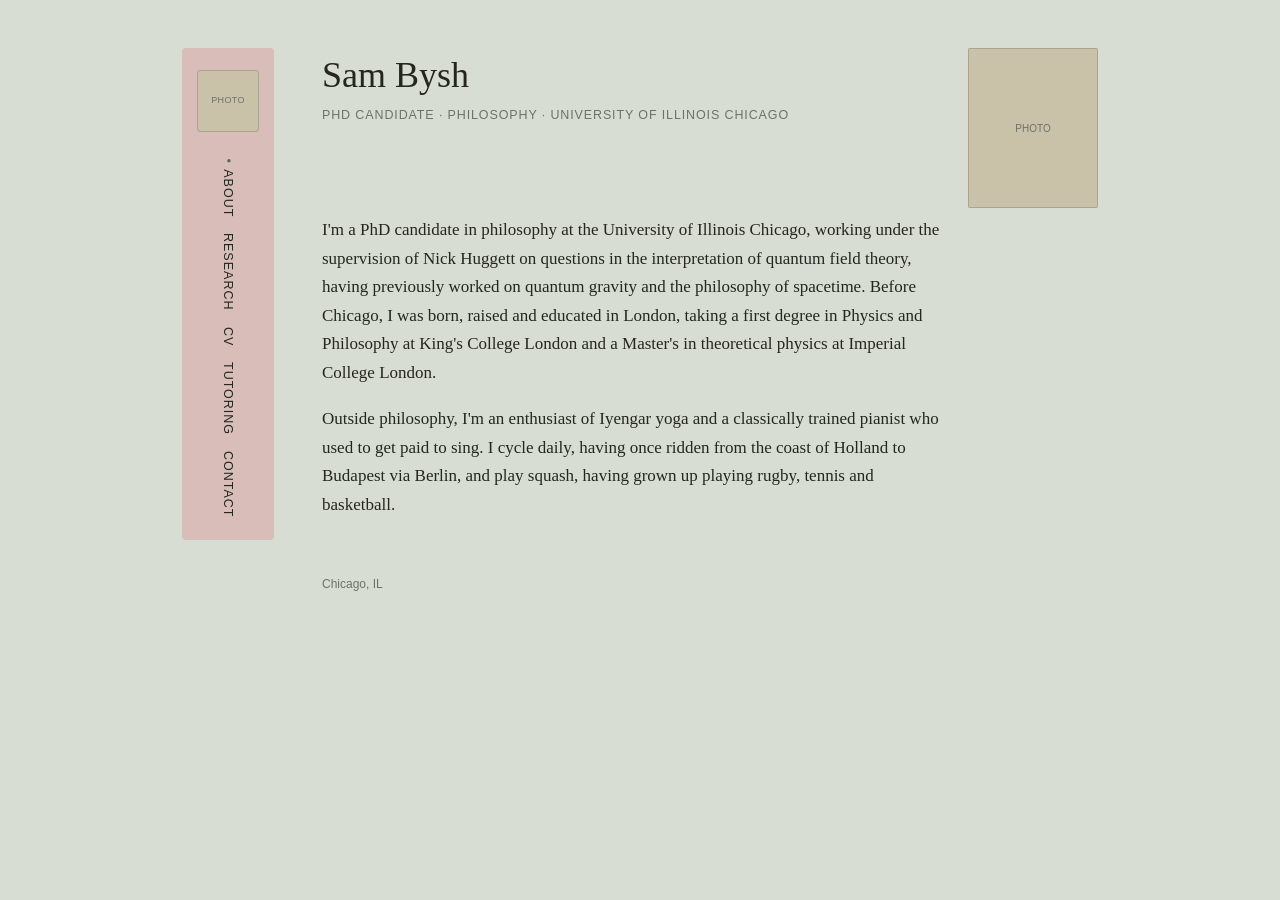
==== index.html @ 64724ae1 "Initial site" ====
<!DOCTYPE html>
<html lang="en">
<head>
<meta charset="UTF-8">
<meta name="viewport" content="width=device-width, initial-scale=1">
<title>Sam Bysh</title>
<meta name="description" content="Sam Bysh, PhD candidate in philosophy of physics at the University of Illinois Chicago.">
<link rel="stylesheet" href="style.css">
</head>
<body>
<div class="page">

  <div class="sidebar">
    <div class="photo"><img src="assets/photo-small.jpg" alt="Sam Bysh" onerror="this.parentNode.textContent='photo'"></div>
    <nav>
      <a href="index.html" class="current">About</a>
      <a href="research.html">Research</a>
      <a href="cv.html">CV</a>
      <a href="tutoring.html">Tutoring</a>
      <a href="contact.html">Contact</a>
    </nav>
  </div>

  <div class="content">
    <div class="top-row">
      <div>
        <h1>Sam Bysh</h1>
        <div class="eyebrow">PhD Candidate &middot; Philosophy &middot; University of Illinois Chicago</div>
      </div>
      <div class="bio-photo"><img src="assets/photo-large.jpg" alt="Sam Bysh" onerror="this.parentNode.textContent='photo'"></div>
    </div>

    <p>
      I'm a PhD candidate in philosophy at the University of Illinois Chicago, working under the
      supervision of Nick Huggett on questions in the interpretation of quantum field theory,
      having previously worked on quantum gravity and the philosophy of spacetime. Before Chicago,
      I was born, raised and educated in London, taking a first degree in Physics and Philosophy at
      King's College London and a Master's in theoretical physics at Imperial College London.
    </p>

    <p>
      Outside philosophy, I'm an enthusiast of Iyengar yoga and a classically trained pianist who
      used to get paid to sing. I cycle daily, having once ridden from the coast of Holland to
      Budapest via Berlin, and play squash, having grown up playing rugby, tennis and basketball.
    </p>

    <footer class="sitefoot">Chicago, IL</footer>
  </div>

</div>
</body>
</html>
---- style.css ----
/* -------------------------------------------------------------
   Sam Bysh — personal site
   Palette: sage-grey ground, dusky pink sidebar, sage accent
   Nav/labels: Helvetica; body/headings: Baskerville
   ------------------------------------------------------------- */

:root {
  --bg: #d8ddd4;
  --sidebar-bg: #d9bdb9;
  --accent: #5b6b4f;
  --text: #24261f;
  --sub: #6d7268;
  --photo-bg: #c9c2a8;
  --rule: #b9c0af;
}

* { box-sizing: border-box; }

html, body {
  margin: 0;
  padding: 0;
  background: var(--bg);
  color: var(--text);
}

body {
  font-family: 'Helvetica Neue', Helvetica, Arial, sans-serif;
  line-height: 1.5;
}

a {
  color: var(--accent);
}

a:hover {
  color: var(--text);
}

.serif {
  font-family: Baskerville, 'Times New Roman', Georgia, serif;
}

.page {
  display: flex;
  align-items: flex-start;
  gap: 48px;
  max-width: 980px;
  margin: 0 auto;
  padding: 48px 32px 80px;
}

/* ---------------- sidebar ---------------- */

.sidebar {
  flex: 0 0 92px;
  display: flex;
  flex-direction: column;
  align-items: center;
  gap: 24px;
  background: var(--sidebar-bg);
  border-radius: 4px;
  padding: 22px 8px;
  position: sticky;
  top: 32px;
}

.sidebar .photo {
  width: 62px;
  height: 62px;
  border-radius: 4px;
  background: var(--photo-bg);
  border: 1px solid rgba(0, 0, 0, 0.15);
  overflow: hidden;
  display: flex;
  align-items: center;
  justify-content: center;
  color: var(--sub);
  font-size: 9px;
  text-transform: uppercase;
  letter-spacing: 0.04em;
  text-align: center;
}

.sidebar .photo img {
  width: 100%;
  height: 100%;
  object-fit: cover;
  display: block;
}

.sidebar nav {
  display: flex;
  flex-direction: column;
  gap: 16px;
}

.sidebar nav a {
  writing-mode: vertical-rl;
  text-decoration: none;
  color: var(--text);
  font-size: 12.5px;
  letter-spacing: 0.08em;
  text-transform: uppercase;
}

.sidebar nav a:hover {
  color: var(--accent);
}

.sidebar nav a.current {
  color: var(--text);
}

.sidebar nav a.current::before {
  content: '\25CF\A0';
  color: var(--accent);
  font-size: 8px;
  white-space: pre;
}

/* ---------------- content ---------------- */

.content {
  flex: 1;
  min-width: 0;
}

.content h1 {
  font-family: Baskerville, 'Times New Roman', Georgia, serif;
  font-weight: normal;
  font-size: 36px;
  margin: 0 0 4px;
}

.eyebrow {
  font-size: 12.5px;
  text-transform: uppercase;
  letter-spacing: 0.07em;
  color: var(--sub);
  margin-bottom: 28px;
}

.content p {
  font-family: Baskerville, 'Times New Roman', Georgia, serif;
  font-size: 17px;
  line-height: 1.68;
  max-width: 620px;
  margin: 0 0 18px;
}

.top-row {
  display: flex;
  justify-content: space-between;
  align-items: flex-start;
  gap: 24px;
  margin-bottom: 8px;
}

.bio-photo {
  flex-shrink: 0;
  width: 130px;
  height: 160px;
  border-radius: 2px;
  background: var(--photo-bg);
  border: 1px solid rgba(0, 0, 0, 0.15);
  overflow: hidden;
  display: flex;
  align-items: center;
  justify-content: center;
  color: var(--sub);
  font-size: 10px;
  text-transform: uppercase;
}

.bio-photo img {
  width: 100%;
  height: 100%;
  object-fit: cover;
  display: block;
}

/* ---------------- CV / section blocks ---------------- */

h2.section-title {
  font-family: 'Helvetica Neue', Helvetica, Arial, sans-serif;
  font-size: 13px;
  text-transform: uppercase;
  letter-spacing: 0.1em;
  color: var(--sub);
  border-bottom: 1px solid var(--rule);
  padding-bottom: 6px;
  margin: 40px 0 18px;
}

h2.section-title:first-of-type {
  margin-top: 0;
}

.entry {
  display: flex;
  gap: 18px;
  margin-bottom: 14px;
  max-width: 680px;
}

.entry .when {
  flex: 0 0 60px;
  font-size: 13px;
  color: var(--sub);
  padding-top: 3px;
}

.entry .what {
  font-family: Baskerville, 'Times New Roman', Georgia, serif;
  font-size: 16px;
  line-height: 1.5;
}

.entry .what .detail {
  display: block;
  font-family: 'Helvetica Neue', Helvetica, Arial, sans-serif;
  font-size: 12.5px;
  color: var(--sub);
  margin-top: 2px;
}

details.also {
  margin-top: 44px;
  max-width: 640px;
  border-top: 1px solid var(--rule);
  padding-top: 16px;
}

details.also summary {
  cursor: pointer;
  font-size: 13px;
  text-transform: uppercase;
  letter-spacing: 0.08em;
  color: var(--sub);
}

details.also p {
  margin-top: 16px;
  font-size: 15.5px;
}

.pdf-link {
  display: inline-block;
  margin-bottom: 8px;
  font-size: 13px;
  text-transform: uppercase;
  letter-spacing: 0.06em;
}

/* ---------------- tutoring: module lists ---------------- */

.module-groups {
  max-width: 680px;
  margin: 8px 0 32px;
}

.module-group {
  margin-bottom: 16px;
  font-size: 15.5px;
  line-height: 1.55;
}

.module-group .inst {
  font-family: 'Helvetica Neue', Helvetica, Arial, sans-serif;
  font-weight: bold;
  font-size: 13px;
  text-transform: uppercase;
  letter-spacing: 0.05em;
  color: var(--text);
}

.module-group .mods {
  font-family: Baskerville, 'Times New Roman', Georgia, serif;
  color: var(--sub);
}

details.modules-full {
  max-width: 780px;
  margin: 8px 0 32px;
  border-top: 1px solid var(--rule);
  padding-top: 14px;
}

details.modules-full summary {
  cursor: pointer;
  font-size: 13px;
  text-transform: uppercase;
  letter-spacing: 0.06em;
  color: var(--sub);
}

table.module-table {
  border-collapse: collapse;
  width: 100%;
  margin-top: 16px;
  font-size: 14px;
}

table.module-table caption {
  text-align: left;
  font-family: 'Helvetica Neue', Helvetica, Arial, sans-serif;
  font-size: 13px;
  text-transform: uppercase;
  letter-spacing: 0.05em;
  color: var(--text);
  margin: 18px 0 6px;
}

table.module-table th,
table.module-table td {
  text-align: left;
  padding: 5px 14px 5px 0;
  border-bottom: 1px solid var(--rule);
  vertical-align: top;
}

table.module-table th {
  font-family: 'Helvetica Neue', Helvetica, Arial, sans-serif;
  font-weight: normal;
  color: var(--sub);
  text-transform: uppercase;
  font-size: 11px;
  letter-spacing: 0.05em;
}

@media (max-width: 640px) {
  table.module-table {
    font-size: 13px;
  }
  table.module-table th,
  table.module-table td {
    padding: 5px 8px 5px 0;
  }
}

/* ---------------- misc content elements ---------------- */

ul.plain {
  font-family: Baskerville, 'Times New Roman', Georgia, serif;
  font-size: 16px;
  line-height: 1.65;
  max-width: 620px;
  padding-left: 20px;
}

.contact-block {
  font-size: 17px;
  margin-bottom: 32px;
}

form.contact-form {
  max-width: 480px;
  display: flex;
  flex-direction: column;
  gap: 14px;
}

form.contact-form label {
  font-size: 12.5px;
  text-transform: uppercase;
  letter-spacing: 0.06em;
  color: var(--sub);
  display: flex;
  flex-direction: column;
  gap: 6px;
}

form.contact-form input,
form.contact-form textarea {
  font-family: Baskerville, 'Times New Roman', Georgia, serif;
  font-size: 15px;
  padding: 8px 10px;
  border: 1px solid var(--rule);
  border-radius: 2px;
  background: #fff;
  color: var(--text);
}

form.contact-form button {
  align-self: flex-start;
  font-family: 'Helvetica Neue', Helvetica, Arial, sans-serif;
  font-size: 13px;
  text-transform: uppercase;
  letter-spacing: 0.06em;
  background: var(--accent);
  color: #fdfdfa;
  border: none;
  padding: 10px 22px;
  border-radius: 2px;
  cursor: pointer;
}

form.contact-form button:hover {
  opacity: 0.9;
}

.hidden-field {
  position: absolute;
  left: -9999px;
  top: -9999px;
}

footer.sitefoot {
  margin-top: 56px;
  font-size: 12px;
  color: var(--sub);
}

/* ---------------- mobile ---------------- */

@media (max-width: 640px) {
  .page {
    flex-direction: column;
    gap: 24px;
    padding: 28px 20px 60px;
  }

  .sidebar {
    flex-direction: row;
    width: 100%;
    position: static;
    gap: 18px;
  }

  .sidebar .photo {
    width: 46px;
    height: 46px;
    flex-shrink: 0;
  }

  .sidebar nav {
    flex-direction: row;
    flex-wrap: wrap;
    gap: 14px;
  }

  .sidebar nav a {
    writing-mode: horizontal-tb;
  }

  .top-row {
    flex-direction: column-reverse;
  }

  .bio-photo {
    width: 100%;
    height: 200px;
  }

  .content h1 {
    font-size: 30px;
  }

  .entry {
    flex-direction: column;
    gap: 2px;
  }

  .entry .when {
    padding-top: 0;
  }
}
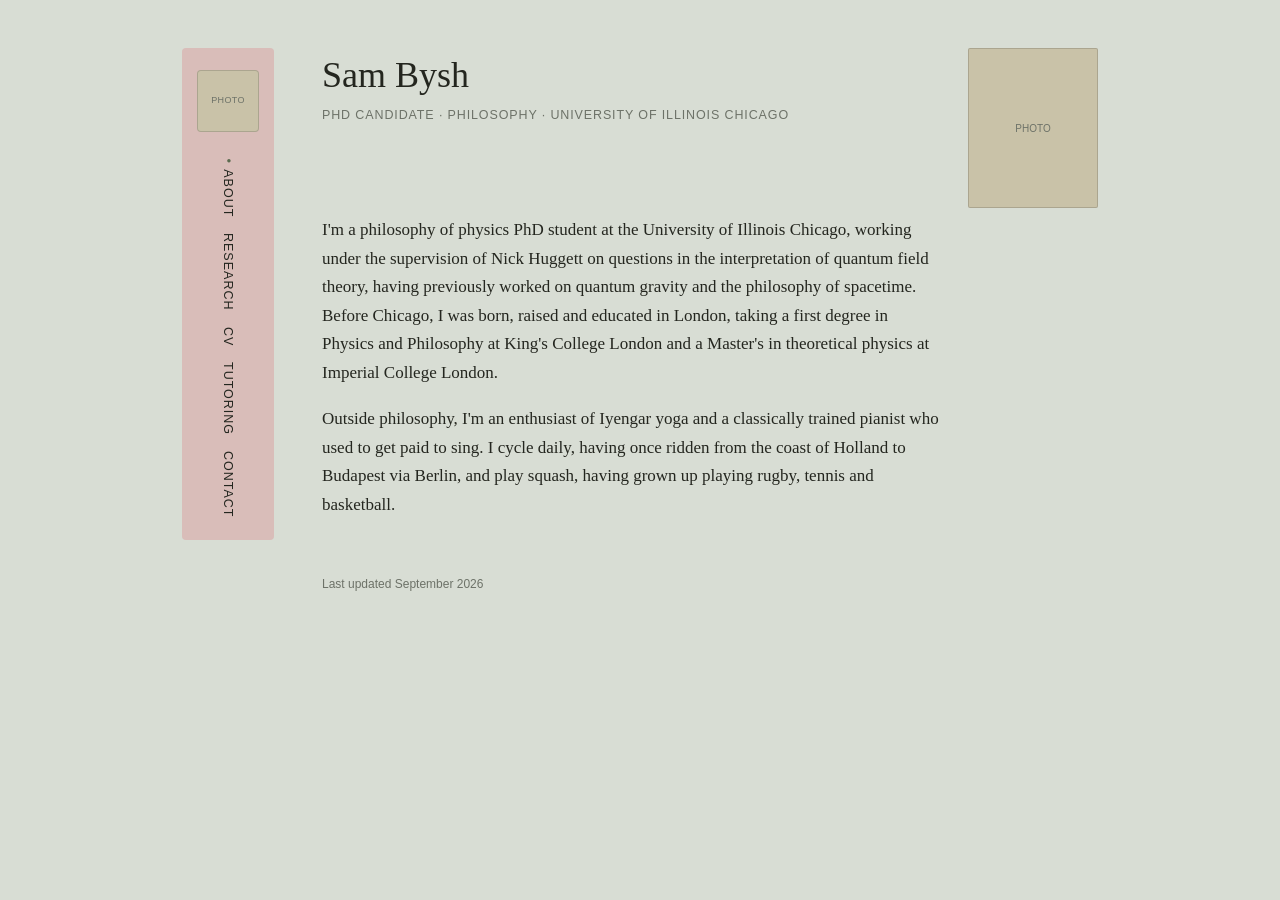
==== commit c512e5f3: "response to form added" ====
--- a/index.html
+++ b/index.html
@@ -5,6 +5,7 @@
 <meta name="viewport" content="width=device-width, initial-scale=1">
 <title>Sam Bysh</title>
 <meta name="description" content="Sam Bysh, PhD candidate in philosophy of physics at the University of Illinois Chicago.">
+<link rel="canonical" href="https://sambysh.co.uk/">
 <link rel="stylesheet" href="style.css">
 </head>
 <body>
@@ -31,7 +32,7 @@
     </div>
 
     <p>
-      I'm a PhD candidate in philosophy at the University of Illinois Chicago, working under the
+      I'm a philosophy of physics PhD student at the University of Illinois Chicago, working under the
       supervision of Nick Huggett on questions in the interpretation of quantum field theory,
       having previously worked on quantum gravity and the philosophy of spacetime. Before Chicago,
       I was born, raised and educated in London, taking a first degree in Physics and Philosophy at
@@ -44,7 +45,7 @@
       Budapest via Berlin, and play squash, having grown up playing rugby, tennis and basketball.
     </p>
 
-    <footer class="sitefoot">Chicago, IL</footer>
+    <footer class="sitefoot">Last updated September 2026</footer>
   </div>
 
 </div>
--- a/style.css
+++ b/style.css
@@ -405,6 +405,20 @@
   top: -9999px;
 }
 
+#form-status {
+  font-size: 14px;
+  min-height: 1.2em;
+  margin: 4px 0 0;
+}
+
+#form-status.form-status-ok {
+  color: var(--accent);
+}
+
+#form-status.form-status-error {
+  color: #a8542f;
+}
+
 footer.sitefoot {
   margin-top: 56px;
   font-size: 12px;
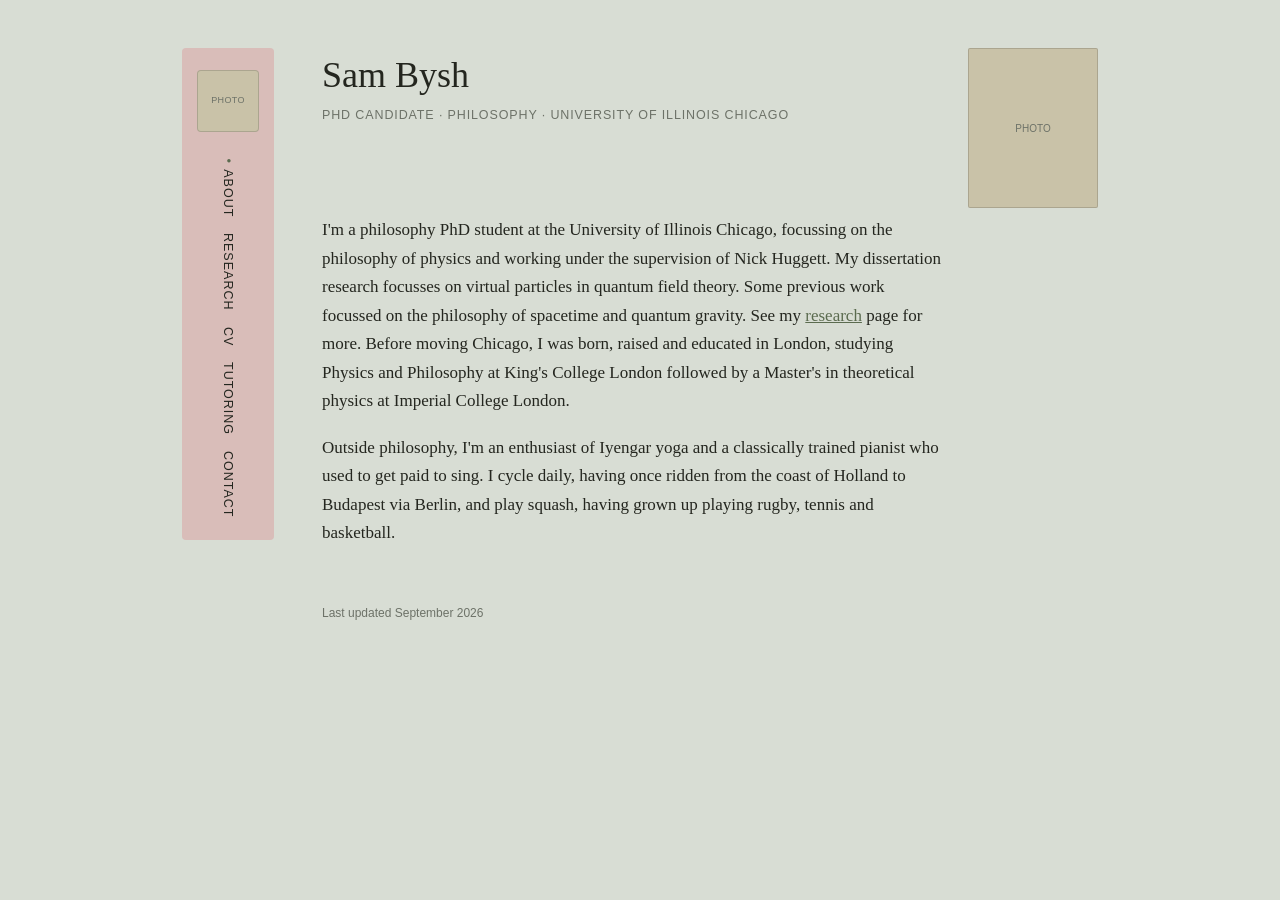
==== commit 0cd77c16: "Contact form fix" ====
--- a/index.html
+++ b/index.html
@@ -32,11 +32,9 @@
     </div>
 
     <p>
-      I'm a philosophy of physics PhD student at the University of Illinois Chicago, working under the
-      supervision of Nick Huggett on questions in the interpretation of quantum field theory,
-      having previously worked on quantum gravity and the philosophy of spacetime. Before Chicago,
-      I was born, raised and educated in London, taking a first degree in Physics and Philosophy at
-      King's College London and a Master's in theoretical physics at Imperial College London.
+      I'm a philosophy PhD student at the University of Illinois Chicago, focussing on the philosophy of physics and working under the supervision of Nick Huggett. My dissertation research focusses on virtual particles in quantum field theory. Some previous work focussed on the philosophy of spacetime and quantum gravity. See my <a href="research.html">research</a> page for more. 
+      
+      Before moving Chicago, I was born, raised and educated in London, studying Physics and Philosophy at King's College London followed by a Master's in theoretical physics at Imperial College London.
     </p>
 
     <p>
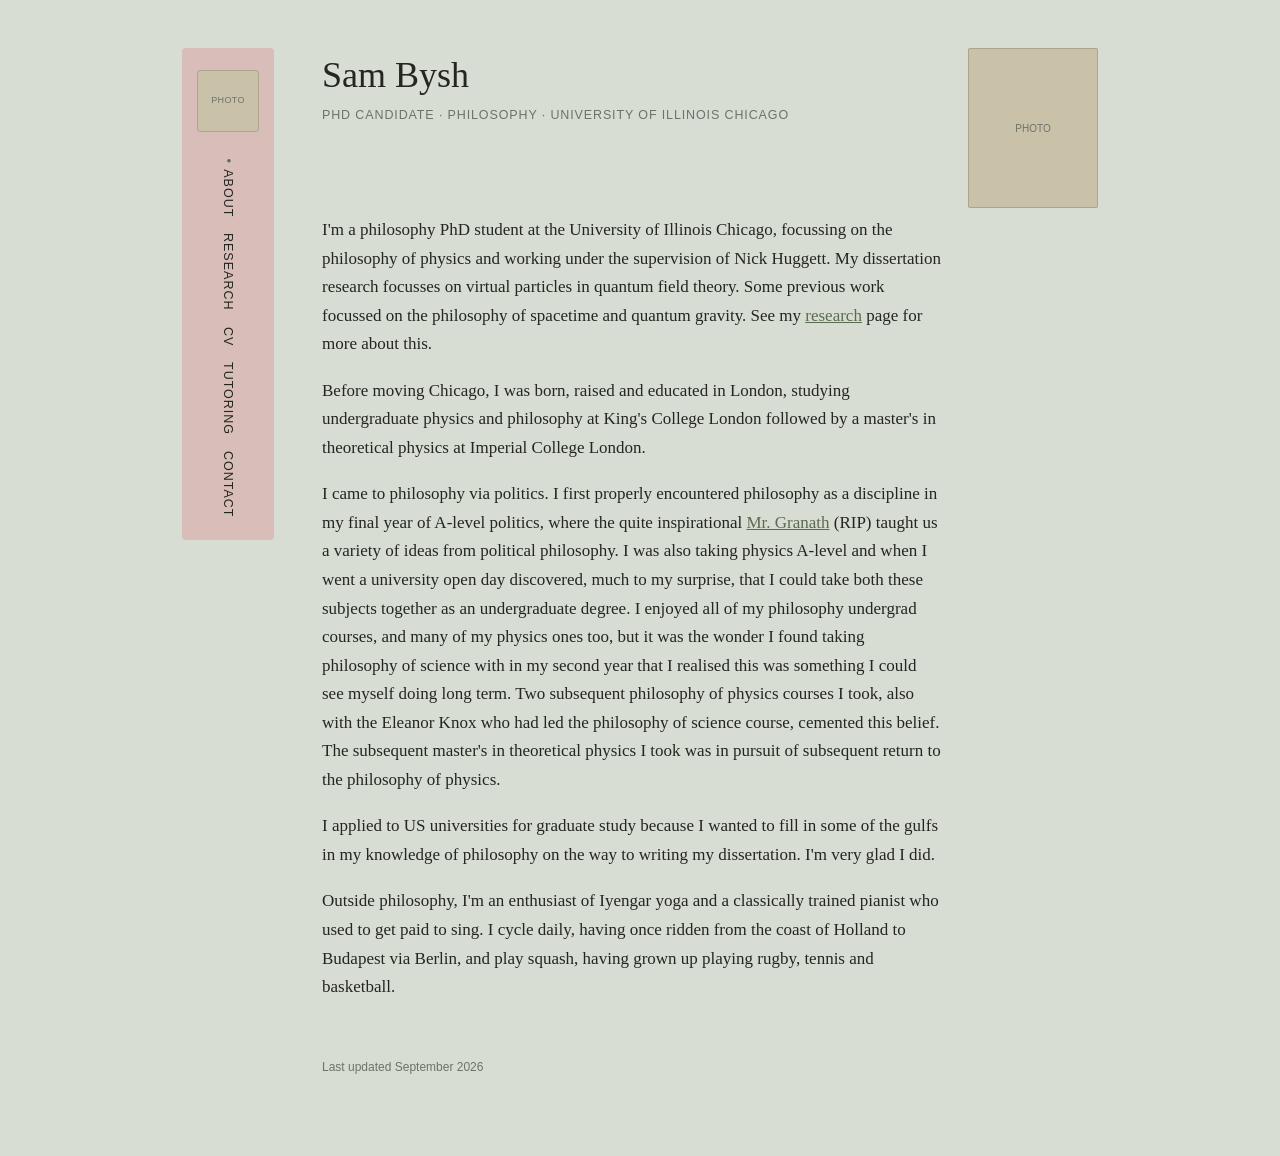
==== commit 7832045b: "Temp changes" ====
--- a/index.html
+++ b/index.html
@@ -32,9 +32,19 @@
     </div>
 
     <p>
-      I'm a philosophy PhD student at the University of Illinois Chicago, focussing on the philosophy of physics and working under the supervision of Nick Huggett. My dissertation research focusses on virtual particles in quantum field theory. Some previous work focussed on the philosophy of spacetime and quantum gravity. See my <a href="research.html">research</a> page for more. 
-      
-      Before moving Chicago, I was born, raised and educated in London, studying Physics and Philosophy at King's College London followed by a Master's in theoretical physics at Imperial College London.
+      I'm a philosophy PhD student at the University of Illinois Chicago, focussing on the philosophy of physics and working under the supervision of Nick Huggett. My dissertation research focusses on virtual particles in quantum field theory. Some previous work focussed on the philosophy of spacetime and quantum gravity. See my <a href="research.html">research</a> page for more about this.   
+    </p>
+
+    <p>
+      Before moving Chicago, I was born, raised and educated in London, studying undergraduate physics and philosophy at King's College London followed by a master's in theoretical physics at Imperial College London.
+    </p>
+
+    <p>
+      I came to philosophy via politics. I first properly encountered philosophy as a discipline in my final year of A-level politics, where the quite inspirational <a href="https://mrpatrickalexander.medium.com/remembering-mr-granath-the-last-history-boy-aeea62672627">Mr. Granath</a> (RIP) taught us a variety of ideas from political philosophy. I was also taking physics A-level and when I went a university open day discovered, much to my surprise, that I could take both these subjects together as an undergraduate degree. I enjoyed all of my philosophy undergrad courses, and many of my physics ones too, but it was the wonder I found taking philosophy of science with in my second year that I realised this was something I could see myself doing long term. Two subsequent philosophy of physics courses I took, also with the Eleanor Knox who had led the philosophy of science course, cemented this belief. The subsequent master's in theoretical physics I took was in pursuit of subsequent return to the philosophy of physics.
+    </p>
+
+    <p>
+      I applied to US universities for graduate study because I wanted to fill in some of the gulfs in my knowledge of philosophy on the way to writing my dissertation. I'm very glad I did. 
     </p>
 
     <p>
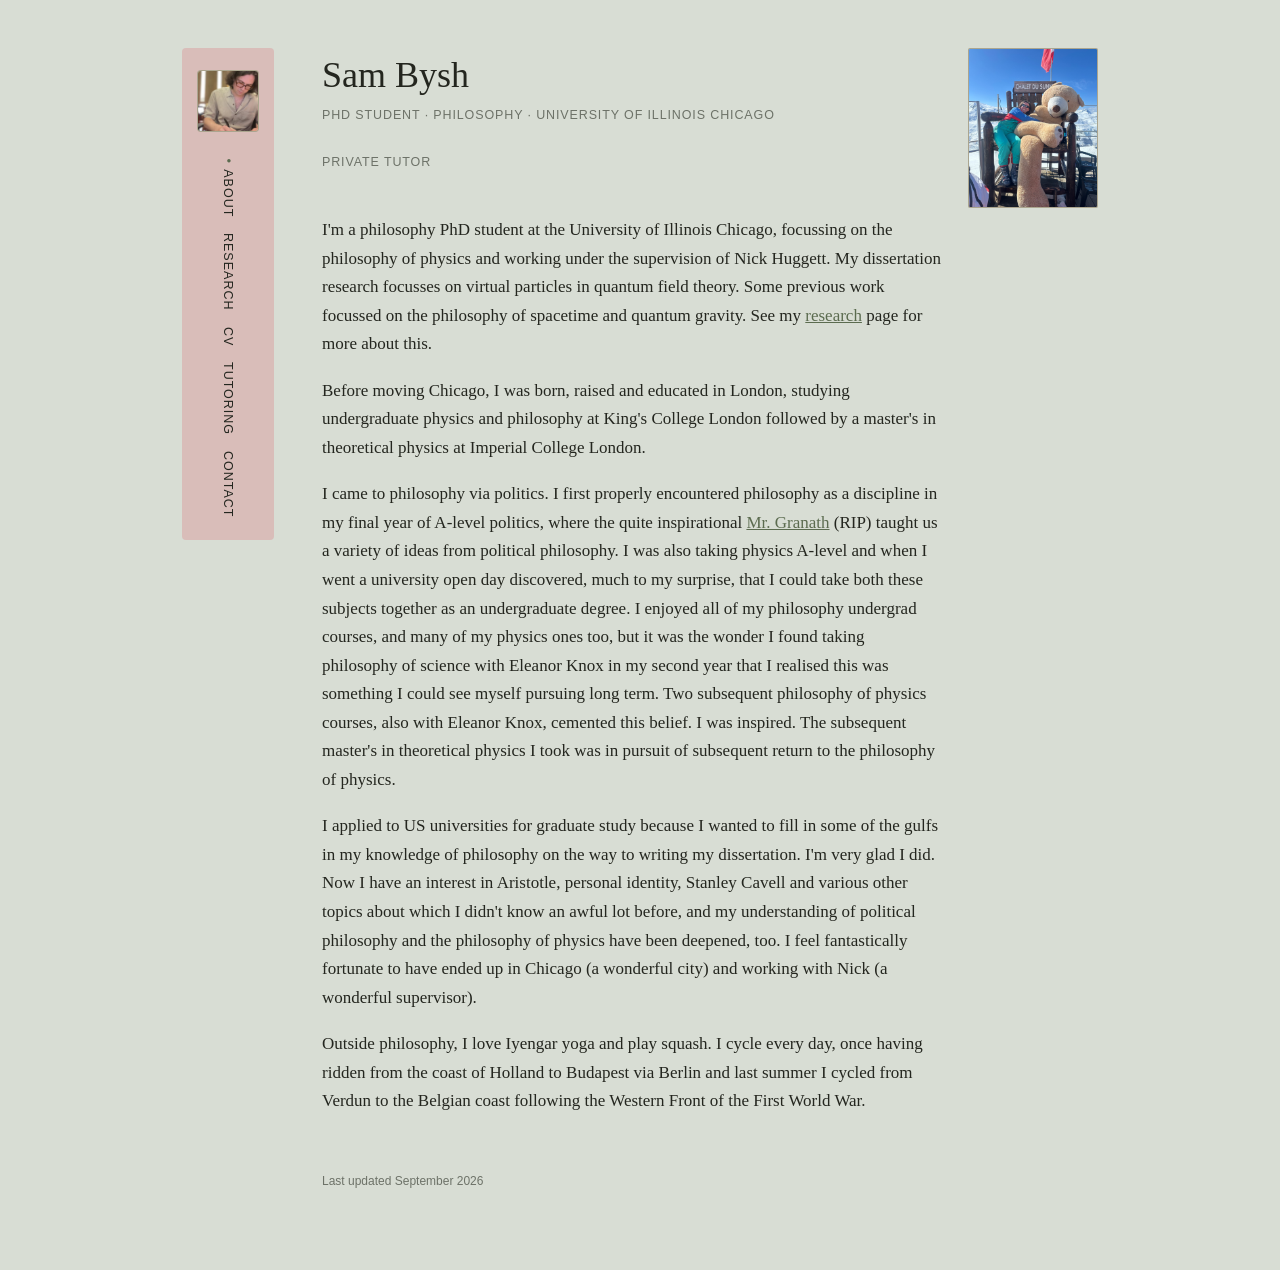
==== commit 57756223: "Photos and main bits" ====
--- a/index.html
+++ b/index.html
@@ -4,7 +4,7 @@
 <meta charset="UTF-8">
 <meta name="viewport" content="width=device-width, initial-scale=1">
 <title>Sam Bysh</title>
-<meta name="description" content="Sam Bysh, PhD candidate in philosophy of physics at the University of Illinois Chicago.">
+<meta name="description" content="Sam Bysh, PhD candidate in philosophy of physics at the University of Illinois Chicago and private tutor.">
 <link rel="canonical" href="https://sambysh.co.uk/">
 <link rel="stylesheet" href="style.css">
 </head>
@@ -26,7 +26,8 @@
     <div class="top-row">
       <div>
         <h1>Sam Bysh</h1>
-        <div class="eyebrow">PhD Candidate &middot; Philosophy &middot; University of Illinois Chicago</div>
+        <div class="eyebrow">PhD Student &middot; Philosophy &middot; University of Illinois Chicago</div>
+        <div class="eyebrow">Private Tutor</div>
       </div>
       <div class="bio-photo"><img src="assets/photo-large.jpg" alt="Sam Bysh" onerror="this.parentNode.textContent='photo'"></div>
     </div>
@@ -40,17 +41,15 @@
     </p>
 
     <p>
-      I came to philosophy via politics. I first properly encountered philosophy as a discipline in my final year of A-level politics, where the quite inspirational <a href="https://mrpatrickalexander.medium.com/remembering-mr-granath-the-last-history-boy-aeea62672627">Mr. Granath</a> (RIP) taught us a variety of ideas from political philosophy. I was also taking physics A-level and when I went a university open day discovered, much to my surprise, that I could take both these subjects together as an undergraduate degree. I enjoyed all of my philosophy undergrad courses, and many of my physics ones too, but it was the wonder I found taking philosophy of science with in my second year that I realised this was something I could see myself doing long term. Two subsequent philosophy of physics courses I took, also with the Eleanor Knox who had led the philosophy of science course, cemented this belief. The subsequent master's in theoretical physics I took was in pursuit of subsequent return to the philosophy of physics.
+      I came to philosophy via politics. I first properly encountered philosophy as a discipline in my final year of A-level politics, where the quite inspirational <a href="https://mrpatrickalexander.medium.com/remembering-mr-granath-the-last-history-boy-aeea62672627">Mr. Granath</a> (RIP) taught us a variety of ideas from political philosophy. I was also taking physics A-level and when I went a university open day discovered, much to my surprise, that I could take both these subjects together as an undergraduate degree. I enjoyed all of my philosophy undergrad courses, and many of my physics ones too, but it was the wonder I found taking philosophy of science with Eleanor Knox in my second year that I realised this was something I could see myself pursuing long term. Two subsequent philosophy of physics courses, also with Eleanor Knox, cemented this belief. I was inspired. The subsequent master's in theoretical physics I took was in pursuit of subsequent return to the philosophy of physics.
     </p>
 
     <p>
-      I applied to US universities for graduate study because I wanted to fill in some of the gulfs in my knowledge of philosophy on the way to writing my dissertation. I'm very glad I did. 
+      I applied to US universities for graduate study because I wanted to fill in some of the gulfs in my knowledge of philosophy on the way to writing my dissertation. I'm very glad I did. Now I have an interest in Aristotle, personal identity, Stanley Cavell and various other topics about which I didn't know an awful lot before, and my understanding of political philosophy and the philosophy of physics have been deepened, too. I feel fantastically fortunate to have ended up in Chicago (a wonderful city) and working with Nick (a wonderful supervisor).
     </p>
 
     <p>
-      Outside philosophy, I'm an enthusiast of Iyengar yoga and a classically trained pianist who
-      used to get paid to sing. I cycle daily, having once ridden from the coast of Holland to
-      Budapest via Berlin, and play squash, having grown up playing rugby, tennis and basketball.
+      Outside philosophy, I love Iyengar yoga and play squash. I cycle every day, once having ridden from the coast of Holland to Budapest via Berlin and last summer I cycled from Verdun to the Belgian coast following the Western Front of the First World War.
     </p>
 
     <footer class="sitefoot">Last updated September 2026</footer>
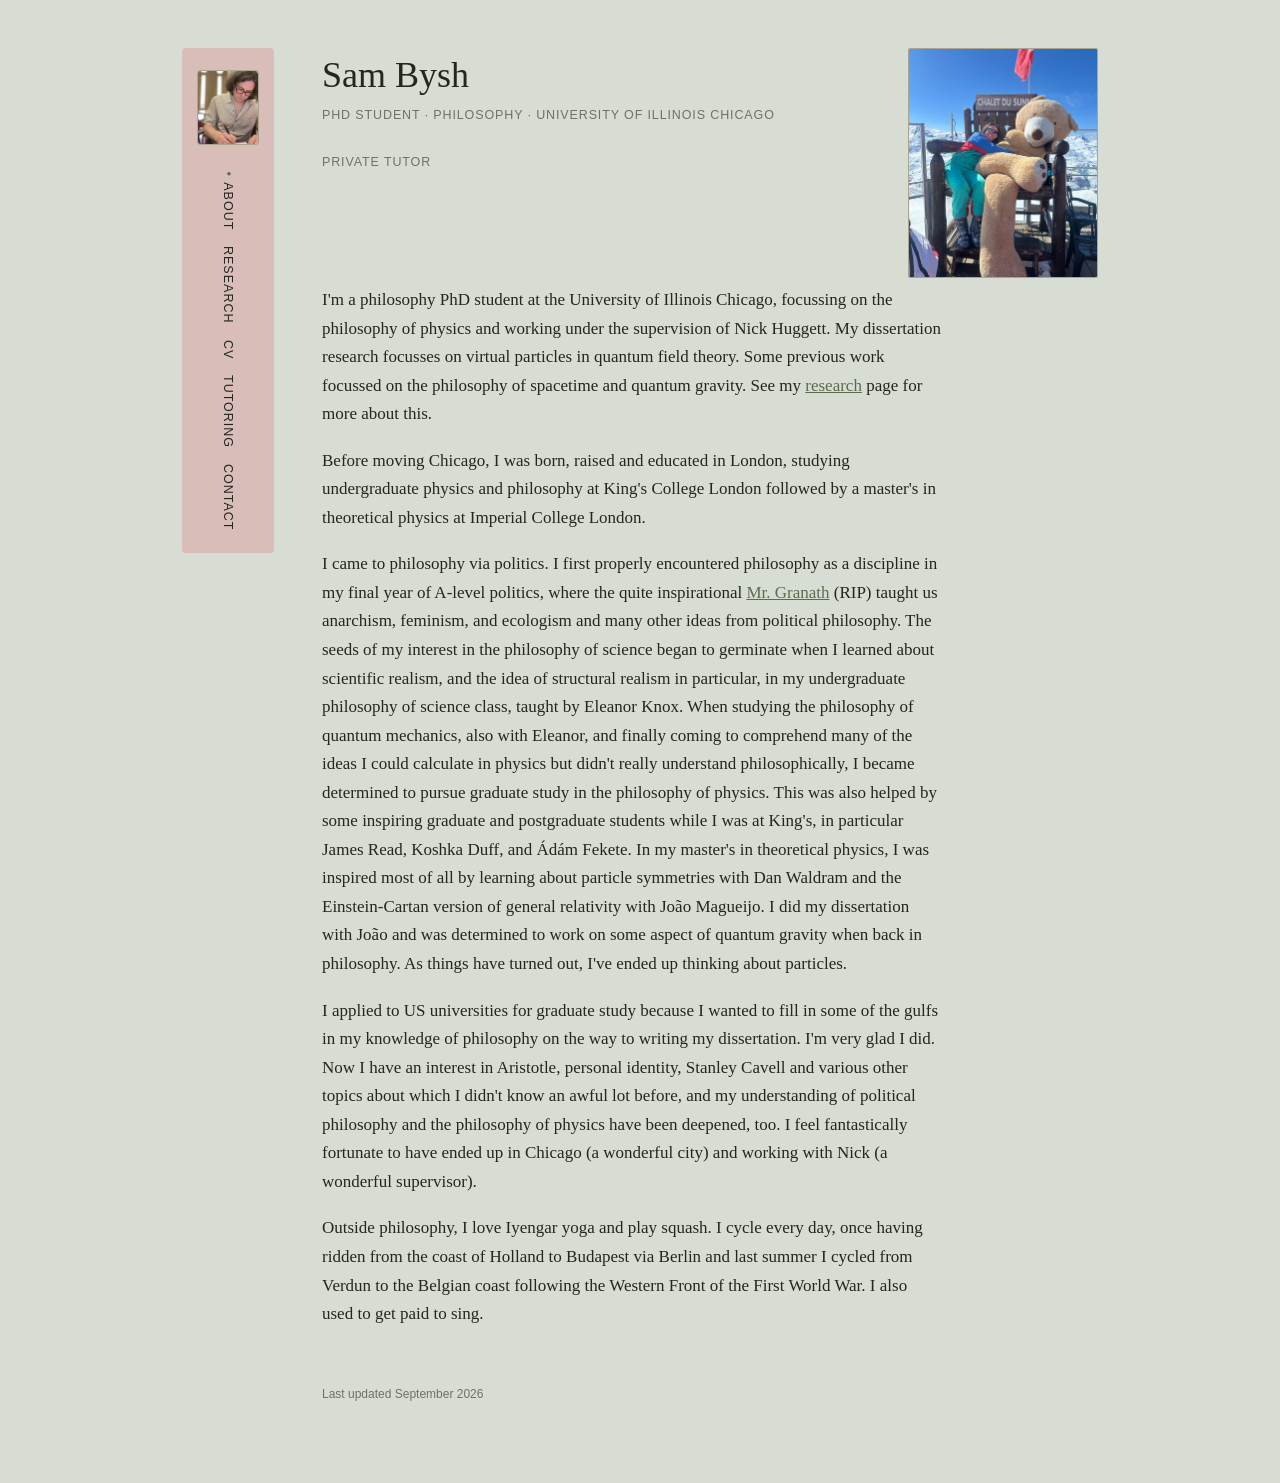
==== commit 4e339f7d: "First full draft" ====
--- a/index.html
+++ b/index.html
@@ -41,7 +41,7 @@
     </p>
 
     <p>
-      I came to philosophy via politics. I first properly encountered philosophy as a discipline in my final year of A-level politics, where the quite inspirational <a href="https://mrpatrickalexander.medium.com/remembering-mr-granath-the-last-history-boy-aeea62672627">Mr. Granath</a> (RIP) taught us a variety of ideas from political philosophy. I was also taking physics A-level and when I went a university open day discovered, much to my surprise, that I could take both these subjects together as an undergraduate degree. I enjoyed all of my philosophy undergrad courses, and many of my physics ones too, but it was the wonder I found taking philosophy of science with Eleanor Knox in my second year that I realised this was something I could see myself pursuing long term. Two subsequent philosophy of physics courses, also with Eleanor Knox, cemented this belief. I was inspired. The subsequent master's in theoretical physics I took was in pursuit of subsequent return to the philosophy of physics.
+      I came to philosophy via politics. I first properly encountered philosophy as a discipline in my final year of A-level politics, where the quite inspirational <a href="https://mrpatrickalexander.medium.com/remembering-mr-granath-the-last-history-boy-aeea62672627">Mr. Granath</a> (RIP) taught us anarchism, feminism, and ecologism and many other ideas from political philosophy. The seeds of my interest in the philosophy of science began to germinate when I learned about scientific realism, and the idea of structural realism in particular, in my undergraduate philosophy of science class, taught by Eleanor Knox. When studying the philosophy of quantum mechanics, also with Eleanor, and finally coming to comprehend many of the ideas I could calculate in physics but didn't really understand philosophically, I became determined to pursue graduate study in the philosophy of physics. This was also helped by some inspiring graduate and postgraduate students while I was at King's, in particular James Read, Koshka Duff, and  &Aacute;d&aacute;m Fekete. In my master's in theoretical physics, I was inspired most of all by learning about particle symmetries with Dan Waldram and the Einstein-Cartan version of general relativity with Jo&atilde;o Magueijo. I did my dissertation with Jo&atilde;o and was determined to work on some aspect of quantum gravity when back in philosophy. As things have turned out, I've ended up thinking about particles.
     </p>
 
     <p>
@@ -49,7 +49,7 @@
     </p>
 
     <p>
-      Outside philosophy, I love Iyengar yoga and play squash. I cycle every day, once having ridden from the coast of Holland to Budapest via Berlin and last summer I cycled from Verdun to the Belgian coast following the Western Front of the First World War.
+      Outside philosophy, I love Iyengar yoga and play squash. I cycle every day, once having ridden from the coast of Holland to Budapest via Berlin and last summer I cycled from Verdun to the Belgian coast following the Western Front of the First World War. I also used to get paid to sing.
     </p>
 
     <footer class="sitefoot">Last updated September 2026</footer>
--- a/style.css
+++ b/style.css
@@ -66,7 +66,7 @@
 
 .sidebar .photo {
   width: 62px;
-  height: 62px;
+  height: 75px;
   border-radius: 4px;
   background: var(--photo-bg);
   border: 1px solid rgba(0, 0, 0, 0.15);
@@ -158,8 +158,8 @@
 
 .bio-photo {
   flex-shrink: 0;
-  width: 130px;
-  height: 160px;
+  width: 190px;
+  height: 230px;
   border-radius: 2px;
   background: var(--photo-bg);
   border: 1px solid rgba(0, 0, 0, 0.15);
@@ -443,7 +443,7 @@
 
   .sidebar .photo {
     width: 46px;
-    height: 46px;
+    height: 52px;
     flex-shrink: 0;
   }
 
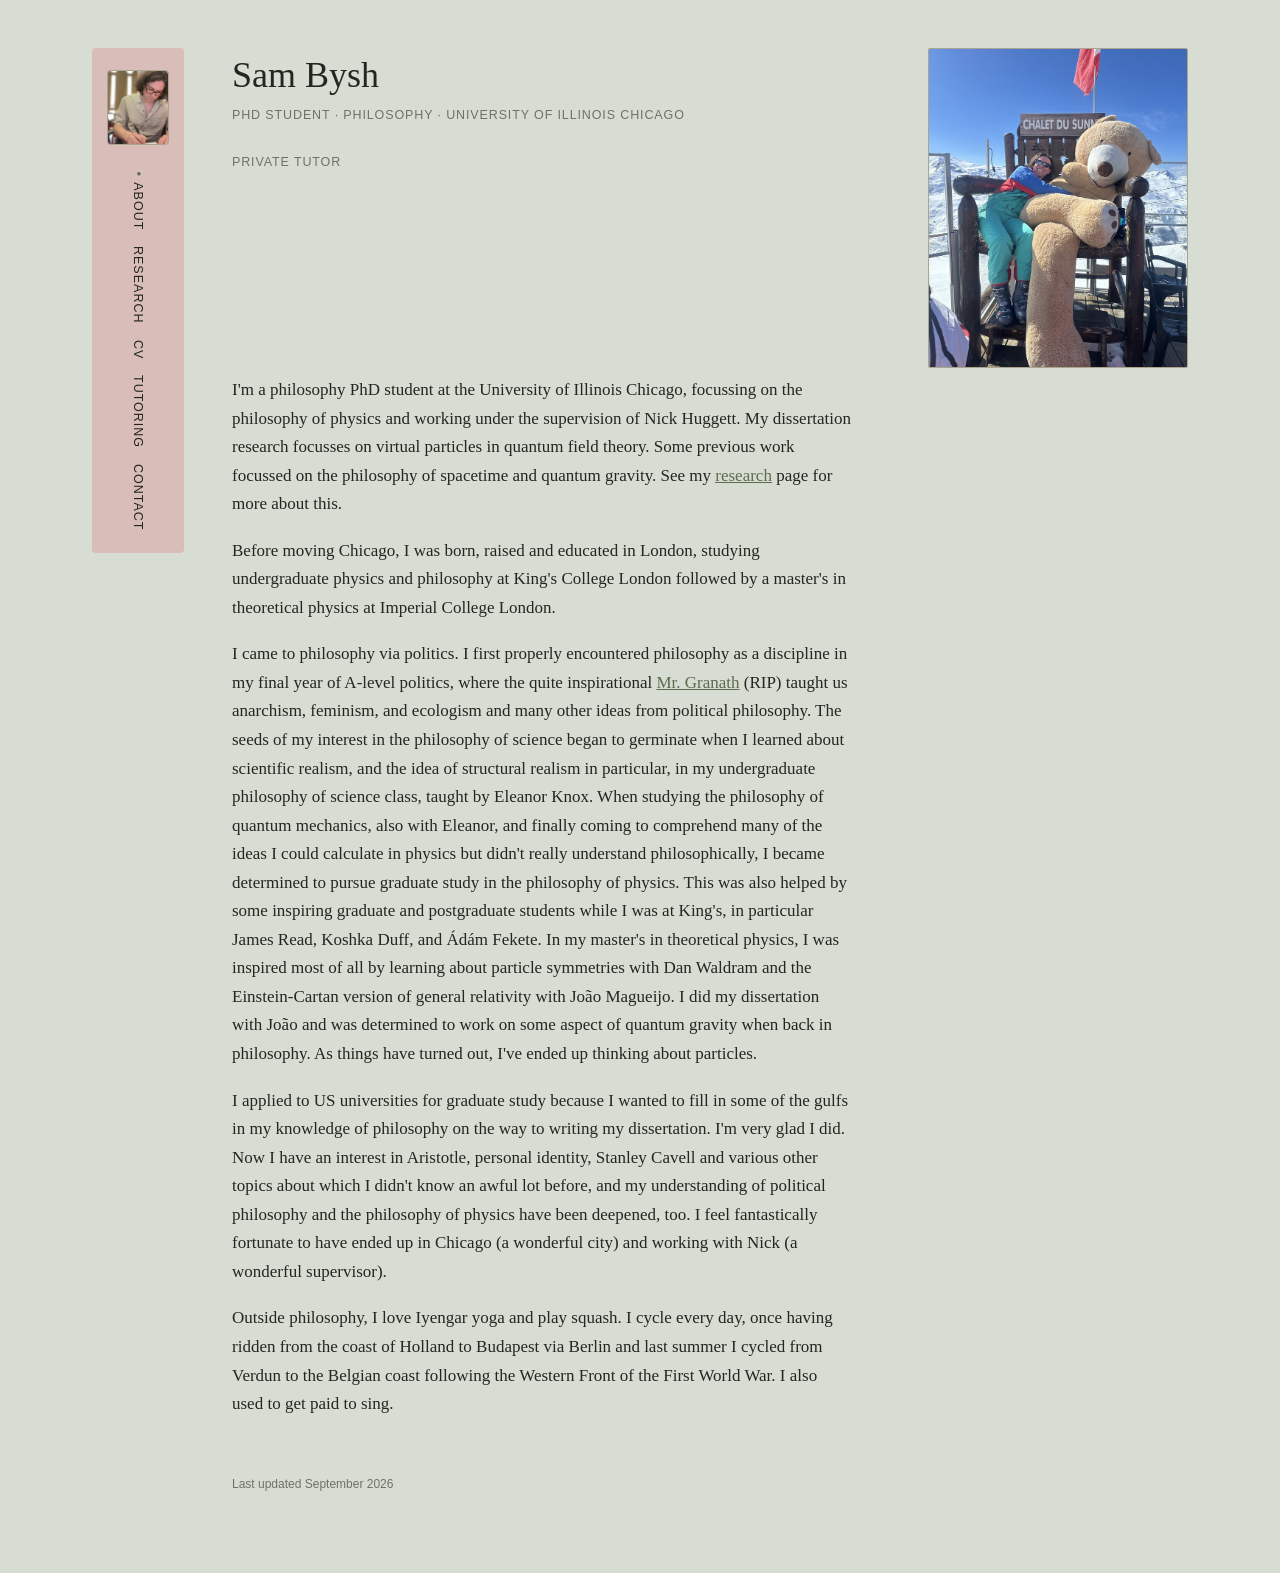
==== commit 580df550: "Layout changes and icon" ====
--- a/index.html
+++ b/index.html
@@ -6,7 +6,8 @@
 <title>Sam Bysh</title>
 <meta name="description" content="Sam Bysh, PhD candidate in philosophy of physics at the University of Illinois Chicago and private tutor.">
 <link rel="canonical" href="https://sambysh.co.uk/">
-<link rel="stylesheet" href="style.css">
+<link rel="icon" type="image/svg+xml" href="favicon.svg">
+<link rel="stylesheet" href="style.css?v=3">
 </head>
 <body>
 <div class="page">
--- a/style.css
+++ b/style.css
@@ -49,6 +49,12 @@
   padding: 48px 32px 80px;
 }
 
+@media (min-width: 1100px) {
+  .page {
+    max-width: 1160px;
+  }
+}
+
 /* ---------------- sidebar ---------------- */
 
 .sidebar {
@@ -172,6 +178,13 @@
   text-transform: uppercase;
 }
 
+@media (min-width: 1100px) {
+  .bio-photo {
+    width: 260px;
+    height: 320px;
+  }
+}
+
 .bio-photo img {
   width: 100%;
   height: 100%;
